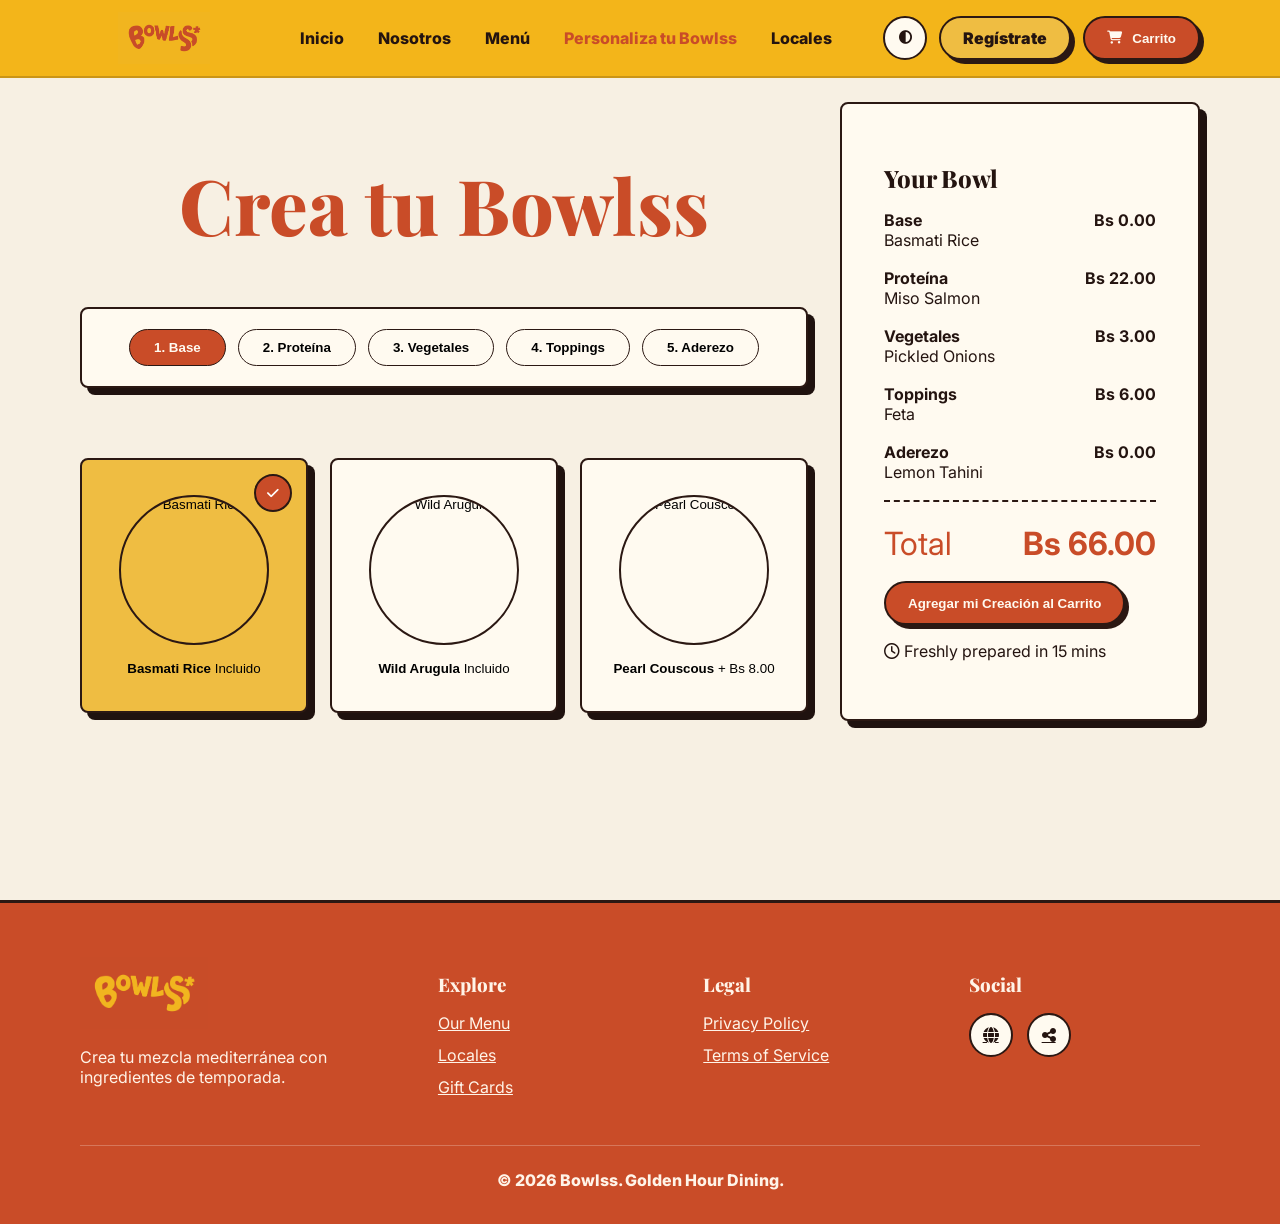
==== builder.html @ a3b0f8c9 "Add files via upload" ====
<!doctype html>
<html lang="es">
<head>
  <meta charset="utf-8"><meta name="viewport" content="width=device-width, initial-scale=1">
  <meta name="description" content="Constructor interactivo para crear tu propio Bowlss.">
  <title>Bowlss | Personaliza tu Bowl</title>
  <link href="https://fonts.googleapis.com/css2?family=Inter:wght@500;700;800;900&family=Playfair+Display:wght@700;800;900&display=swap" rel="stylesheet">
  <script src="https://cdn.tailwindcss.com"></script><link rel="stylesheet" href="https://cdnjs.cloudflare.com/ajax/libs/font-awesome/6.5.2/css/all.min.css"><link rel="stylesheet" href="https://unpkg.com/aos@2.3.1/dist/aos.css"><link rel="stylesheet" href="styles.css">
</head>
<body>
  <header class="site-header"><nav class="container-soft nav-wrap" aria-label="Navegación principal"><a href="index.html"><img class="brand-logo" src="assets/logobowlss.jpg" alt="Bowlss"></a><div class="nav-links"><a class="nav-link" href="index.html">Inicio</a><a class="nav-link" href="index.html#nosotros">Nosotros</a><a class="nav-link" href="menu.html">Menú</a><a class="nav-link" aria-current="page" href="builder.html">Personaliza tu Bowlss</a><a class="nav-link" href="locations.html">Locales</a></div><div class="nav-actions"><button class="icon-btn" data-theme-toggle aria-label="Cambiar tema"><i class="fa-solid fa-circle-half-stroke"></i></button><a class="btn btn-sun register-link" href="profile.html">Regístrate</a><button class="btn btn-primary" data-cart-open><i class="fa-solid fa-cart-shopping"></i><span class="cart-label">Carrito</span></button><button class="icon-btn mobile-toggle" data-nav-toggle aria-label="Abrir menú"><i class="fa-solid fa-bars"></i></button></div></nav></header>
  <main class="page-shell section">
    <div class="container-soft builder-layout">
      <section>
        <h1 class="section-title text-left">Crea tu Bowlss</h1>
        <div class="panel steps mt-8" data-steps></div>
        <div class="ingredient-grid" data-ingredients></div>
      </section>
      <aside class="panel summary-panel" data-aos="fade-left">
        <h2 class="text-4xl display text-[#c94c28]">Your Bowl</h2>
        <div class="mt-8" data-summary></div>
        <button class="btn btn-primary w-full mt-8" data-add-custom>Agregar mi Creación al Carrito</button>
        <p class="mt-6 font-black text-center opacity-70"><i class="fa-regular fa-clock"></i> Freshly prepared in 15 mins</p>
      </aside>
    </div>
  </main>
  <div class="drawer-backdrop" data-cart-close></div><aside class="cart-drawer" aria-label="Tu pedido"><div class="cart-head"><h2 class="text-4xl display">Tu Pedido</h2><button class="icon-btn" data-cart-close aria-label="Cerrar carrito"><i class="fa-solid fa-xmark"></i></button></div><div class="cart-items" data-cart-items></div><div class="cart-foot"><div class="summary-row"><span>Subtotal</span><strong data-cart-subtotal>Bs 0.00</strong></div><div class="summary-row total"><span>Total</span><strong data-cart-total>Bs 0.00</strong></div><button class="btn btn-primary w-full mt-4">Proceder al Pago <i class="fa-solid fa-arrow-right"></i></button></div></aside>
  <footer class="site-footer"><div class="container-soft footer-grid"><div><img class="footer-logo" src="assets/logobowlssfooter.jpg" alt="Bowlss"><p>Crea tu mezcla mediterránea con ingredientes de temporada.</p></div><div><h3 class="font-black text-[#efbd42] mb-4">Explore</h3><div class="footer-links"><a href="menu.html">Our Menu</a><a href="locations.html">Locales</a><a href="profile.html">Gift Cards</a></div></div><div><h3 class="font-black text-[#efbd42] mb-4">Legal</h3><div class="footer-links"><a href="#">Privacy Policy</a><a href="#">Terms of Service</a></div></div><div><h3 class="font-black text-[#efbd42] mb-4">Social</h3><div class="socials"><a class="icon-btn" href="#"><i class="fa-solid fa-globe"></i></a><a class="icon-btn" href="#"><i class="fa-solid fa-share-nodes"></i></a></div></div></div><p class="container-soft copyright">© <span data-year></span> Bowlss. Golden Hour Dining.</p></footer>
  <script src="https://unpkg.com/aos@2.3.1/dist/aos.js"></script><script src="script.js"></script><script src="builder.js"></script>
</body>
</html>
---- styles.css ----
:root {
  --cream: #f7f0e3;
  --paper: #fffaf0;
  --ink: #241410;
  --muted: #7b675e;
  --line: #2b1813;
  --sun: #efbd42;
  --clay: #c94c28;
  --clay-dark: #7f2b19;
  --mint: #d8f5da;
  --shadow: 7px 7px 0 #1f120f;
}

.dark {
  --cream: #1e1714;
  --paper: #2b211d;
  --ink: #fff7ea;
  --muted: #d7c7bb;
  --line: #f5dcc5;
  --sun: #e4af36;
  --clay: #c94c28;
  --clay-dark: #feb15c;
  --mint: #1e4a34;
  --shadow: 7px 7px 0 #000;
}

* { box-sizing: border-box; }
html { scroll-behavior: smooth; }
body {
  margin: 0;
  background: var(--cream);
  color: var(--ink);
  font-family: "Inter", system-ui, sans-serif;
}

h1, h2, h3, .display {
  font-family: "Playfair Display", Georgia, serif;
  font-weight: 800;
  line-height: 1;
}

a { color: inherit; }
.page-shell { min-height: 100vh; padding-top: 76px; }
.container-soft { width: min(1120px, calc(100% - 32px)); margin: 0 auto; }

.site-header {
  position: fixed;
  inset: 0 0 auto 0;
  z-index: 50;
  border-bottom: 2px solid rgba(36, 20, 16, .2);
  background: #f3b51a;
  backdrop-filter: blur(12px);
}

.nav-wrap {
  min-height: 76px;
  display: flex;
  align-items: center;
  justify-content: space-between;
  gap: 20px;
}

.brand-logo {
  width: 168px;
  height: 52px;
  display: block;
  object-fit: contain;
}

.nav-links {
  display: flex;
  align-items: center;
  justify-content: center;
  gap: clamp(18px, 3vw, 34px);
  font-weight: 800;
}

.nav-link { text-decoration: none; }
.nav-link:hover, .nav-link[aria-current="page"] { color: var(--clay); }

.nav-actions { display: flex; align-items: center; gap: 12px; }
.btn {
  display: inline-flex;
  align-items: center;
  justify-content: center;
  gap: 10px;
  min-height: 44px;
  border: 2px solid var(--line);
  border-radius: 999px;
  padding: 10px 22px;
  background: var(--paper);
  color: var(--ink);
  font-weight: 900;
  text-decoration: none;
  box-shadow: 4px 4px 0 var(--line);
  cursor: pointer;
  transition: transform .18s ease, box-shadow .18s ease, background .18s ease;
}
.btn:hover { transform: translate(-2px, -2px); box-shadow: 6px 6px 0 var(--line); }
.btn-primary { background: var(--clay); color: #fffaf0; }
.btn-sun { background: var(--sun); }
.btn-dark { background: #251613; color: #fffaf0; }
.icon-btn {
  width: 44px;
  height: 44px;
  border: 2px solid var(--line);
  border-radius: 50%;
  background: var(--paper);
  color: var(--ink);
  display: inline-grid;
  place-items: center;
  cursor: pointer;
}
.mobile-toggle { display: none; }

.hero {
  position: relative;
  min-height: calc(100vh - 76px);
  display: grid;
  place-items: center;
  overflow: hidden;
}
.hero-slide {
  position: absolute;
  inset: 0;
  opacity: 0;
  transition: opacity .8s ease;
}
.hero-slide.active { opacity: 1; }
.hero-slide img {
  width: 100%;
  height: 100%;
  object-fit: cover;
  filter: brightness(.72) saturate(1.08);
}
.hero-content {
  position: relative;
  z-index: 2;
  text-align: center;
  color: #fffaf0;
  width: min(720px, calc(100% - 32px));
  text-shadow: 0 3px 20px rgba(0,0,0,.45);
}
.hero-content h1 { font-size: clamp(3.2rem, 9vw, 7.8rem); }
.hero-ctas { display: flex; justify-content: center; gap: 18px; flex-wrap: wrap; margin-top: 28px; }
.slider-dots { position: absolute; bottom: 30px; display: flex; gap: 10px; z-index: 3; }
.slider-dot { width: 13px; height: 13px; border-radius: 50%; border: 2px solid #fff; background: transparent; }
.slider-dot.active { background: var(--sun); }

.section { padding: clamp(58px, 8vw, 112px) 0; }
.section-title { font-size: clamp(2.4rem, 6vw, 5rem); color: var(--clay); text-align: center; }
.lead { font-size: clamp(1rem, 2vw, 1.35rem); color: var(--muted); line-height: 1.7; }
.about-grid, .builder-layout, .profile-grid, .locations-layout {
  display: grid;
  grid-template-columns: 1.15fr .85fr;
  gap: 32px;
  align-items: start;
}
.panel, .card {
  border: 2px solid var(--line);
  border-radius: 8px;
  background: var(--paper);
  box-shadow: var(--shadow);
}
.panel { padding: clamp(22px, 4vw, 42px); }
.value-list { display: grid; gap: 16px; margin-top: 28px; }
.value-item { padding: 18px; border: 1.5px dashed var(--line); border-radius: 8px; }

.category-grid {
  display: grid;
  grid-template-columns: repeat(auto-fit, minmax(190px, 1fr));
  gap: 24px;
}
.product-grid {
  display: grid;
  grid-template-columns: repeat(4, minmax(0, 1fr));
  gap: 24px;
}
.category-card, .product-card, .ingredient-card {
  padding: 20px;
  min-height: 260px;
  text-align: center;
}
.pattern { background-image: radial-gradient(rgba(36,20,16,.14) 1.5px, transparent 1.5px); background-size: 28px 28px; }
.food-img {
  width: 150px;
  height: 150px;
  border-radius: 50%;
  object-fit: cover;
  border: 2px solid var(--line);
  margin: 0 auto 16px;
  display: block;
}
.product-card {
  min-height: 470px;
  display: flex;
  flex-direction: column;
  align-items: stretch;
  overflow: visible;
}
.product-card .food-img {
  width: 168px;
  height: 168px;
  margin-top: 0;
  margin-bottom: 22px;
  background: var(--sun);
  box-shadow: 0 8px 0 rgba(36,20,16,.12);
}
.price { margin-top: auto; font: 800 1.55rem "Playfair Display", Georgia, serif; }

.menu-category { margin-top: 62px; }
.category-head {
  display: flex;
  align-items: end;
  justify-content: space-between;
  gap: 18px;
  margin-bottom: 28px;
}
.category-head h2 { color: var(--clay); font-size: clamp(2rem, 4vw, 3.8rem); }
.carousel-controls { display: flex; gap: 10px; flex: 0 0 auto; }
.carousel-shell {
  position: relative;
  margin-inline: -18px;
  padding-inline: 18px;
  overflow: visible;
}
.product-carousel {
  display: flex;
  gap: 24px;
  overflow-x: auto;
  scroll-snap-type: x mandatory;
  scroll-behavior: smooth;
  padding: 10px 8px 22px;
  scrollbar-width: thin;
}
.product-carousel .product-card {
  flex: 0 0 clamp(260px, 29vw, 325px);
  scroll-snap-align: start;
  min-height: 470px;
}
.carousel-side {
  position: absolute;
  top: 50%;
  z-index: 4;
  transform: translateY(-50%);
  background: var(--sun);
}
.carousel-side.prev { left: 0; }
.carousel-side.next { right: 0; }
.product-card h3 {
  font-size: 1.85rem;
  color: var(--clay);
}
.product-tags {
  display: flex;
  flex-wrap: wrap;
  justify-content: center;
  gap: 8px;
  margin: 14px 0;
}
.product-tags span {
  border: 1px solid rgba(36,20,16,.25);
  border-radius: 999px;
  padding: 4px 9px;
  font-size: .75rem;
  font-weight: 900;
  color: var(--muted);
}

.filter-bar, .steps {
  display: flex;
  flex-wrap: wrap;
  gap: 12px;
  align-items: center;
  justify-content: center;
  padding: 20px;
  margin-bottom: 70px;
}
.pill {
  border: 1.5px solid var(--line);
  border-radius: 999px;
  padding: 10px 24px;
  background: var(--paper);
  font-weight: 800;
  cursor: pointer;
}
.pill.active { background: var(--clay); color: #fffaf0; }

.builder-layout { grid-template-columns: minmax(0, 1fr) 360px; }
.ingredient-grid { display: grid; grid-template-columns: repeat(3, minmax(0, 1fr)); gap: 22px; }
.ingredient-card { position: relative; cursor: pointer; min-height: 255px; }
.ingredient-card.selected { background: var(--sun); }
.ingredient-card.selected::after {
  content: "\f00c";
  font-family: "Font Awesome 6 Free";
  font-weight: 900;
  position: absolute;
  top: 14px;
  right: 14px;
  width: 34px;
  height: 34px;
  display: grid;
  place-items: center;
  border: 2px solid var(--line);
  border-radius: 50%;
  background: var(--clay);
  color: white;
}
.summary-panel { position: sticky; top: 96px; }
.summary-row { display: flex; justify-content: space-between; gap: 16px; margin: 18px 0; }
.total { border-top: 2px dashed var(--line); padding-top: 22px; font-size: 2rem; color: var(--clay); }

.drawer-backdrop {
  position: fixed;
  inset: 0;
  z-index: 80;
  background: rgba(20, 12, 9, .58);
  opacity: 0;
  pointer-events: none;
  transition: opacity .25s ease;
}
.cart-drawer {
  position: fixed;
  top: 0;
  right: 0;
  z-index: 90;
  width: min(460px, 100%);
  height: 100vh;
  background: var(--paper);
  border-left: 3px solid var(--line);
  transform: translateX(100%);
  transition: transform .28s ease;
  display: flex;
  flex-direction: column;
}
body.cart-open .drawer-backdrop { opacity: 1; pointer-events: auto; }
body.cart-open .cart-drawer { transform: translateX(0); }
.cart-head { background: var(--sun); padding: 24px; display: flex; justify-content: space-between; align-items: center; border-bottom: 2px solid var(--line); }
.cart-items { flex: 1; overflow: auto; padding: 22px; display: grid; align-content: start; gap: 18px; }
.cart-item { display: grid; grid-template-columns: 68px 1fr auto; gap: 14px; padding: 14px; border: 2px solid var(--line); border-radius: 8px; }
.cart-item img { width: 68px; height: 68px; object-fit: cover; border-radius: 50%; border: 1px solid var(--line); }
.qty { display: flex; align-items: center; gap: 10px; margin-top: 10px; }
.qty button { width: 30px; height: 30px; border-radius: 50%; border: 2px solid var(--line); background: var(--sun); font-weight: 900; }
.cart-item-side {
  display: grid;
  justify-items: end;
  align-content: space-between;
  gap: 12px;
  min-width: 78px;
}
.trash-btn {
  width: 34px;
  height: 34px;
  display: grid;
  place-items: center;
  border: 2px solid var(--line);
  border-radius: 50%;
  background: var(--paper);
  color: var(--clay);
  cursor: pointer;
}
.trash-btn:hover { background: var(--clay); color: #fffaf0; }
.cart-foot { padding: 22px; border-top: 2px solid rgba(36,20,16,.18); }

.auth-card { max-width: 520px; margin: 0 auto; }
.field { display: grid; gap: 8px; margin-bottom: 16px; }
.field input {
  width: 100%;
  border: 2px solid var(--line);
  border-radius: 999px;
  padding: 13px 18px;
  background: var(--cream);
  color: var(--ink);
}
.loyalty { background: var(--sun); }
.progress { height: 16px; border: 1.5px solid var(--line); border-radius: 999px; overflow: hidden; }
.progress span { display: block; height: 100%; width: 68%; background: var(--clay); }

.map-stage {
  min-height: calc(100vh - 76px);
  background:
    radial-gradient(circle at 30% 35%, rgba(201,76,40,.22) 0 8px, transparent 9px),
    radial-gradient(circle at 65% 55%, rgba(239,189,66,.3) 0 10px, transparent 11px),
    radial-gradient(var(--muted) .7px, transparent .8px);
  background-size: auto, auto, 34px 34px;
  position: relative;
}
.location-card { max-width: 420px; position: absolute; right: 6vw; top: 9vw; }
.search-box { position: absolute; left: 6vw; top: 7vw; width: min(420px, 80vw); }
.marker { position: absolute; color: var(--clay); font-size: 44px; filter: drop-shadow(2px 4px 0 var(--line)); }
.marker.one { left: 38%; top: 42%; }
.marker.two { left: 70%; top: 62%; color: var(--sun); }

.site-footer {
  background: var(--clay);
  color: #fff4e8;
  border-top: 3px solid var(--line);
  padding: 54px 0 34px;
}
.footer-grid { display: grid; grid-template-columns: 1.4fr repeat(3, 1fr); gap: 34px; }
.footer-logo { width: 128px; height: auto; display: block; margin-bottom: 18px; }
.footer-links { display: grid; gap: 12px; }
.socials { display: flex; gap: 14px; }
.copyright { margin-top: 42px; padding-top: 24px; border-top: 1px solid rgba(255,255,255,.24); text-align: center; font-weight: 800; }

@media (max-width: 900px) {
  .mobile-toggle { display: inline-grid; }
  .nav-links {
    position: fixed;
    top: 76px;
    left: 0;
    right: 0;
    display: none;
    background: var(--paper);
    border-bottom: 2px solid var(--line);
    padding: 20px;
    flex-direction: column;
  }
  body.nav-open .nav-links { display: flex; }
  .nav-actions .register-link { display: none; }
  .about-grid, .builder-layout, .profile-grid, .locations-layout { grid-template-columns: 1fr; }
  .category-grid, .product-grid { grid-template-columns: repeat(2, minmax(0, 1fr)); }
  .ingredient-grid { grid-template-columns: repeat(2, minmax(0, 1fr)); }
  .summary-panel { position: static; }
  .footer-grid { grid-template-columns: 1fr 1fr; }
  .location-card, .search-box { position: static; width: auto; margin: 24px auto; }
  .map-stage { padding: 20px 0 60px; }
}

@media (max-width: 560px) {
  .brand-logo { width: 128px; height: 42px; }
  .nav-wrap { gap: 8px; }
  .btn { padding: 9px 14px; }
  .cart-label { display: none; }
  .category-grid, .product-grid, .ingredient-grid, .footer-grid { grid-template-columns: 1fr; }
  .category-head { align-items: start; flex-direction: column; }
  .product-carousel .product-card { flex-basis: min(82vw, 320px); }
  .carousel-shell { margin-inline: 0; padding-inline: 0; }
  .carousel-side.prev { left: -8px; }
  .carousel-side.next { right: -8px; }
  .hero-content h1 { font-size: 3.4rem; }
  .filter-bar, .steps { justify-content: stretch; margin-bottom: 48px; }
  .pill { flex: 1 1 140px; padding-inline: 14px; }
  .cart-item { grid-template-columns: 58px 1fr; }
  .cart-item-side { grid-column: 2; grid-template-columns: auto auto; align-items: center; justify-content: space-between; justify-items: start; }
}
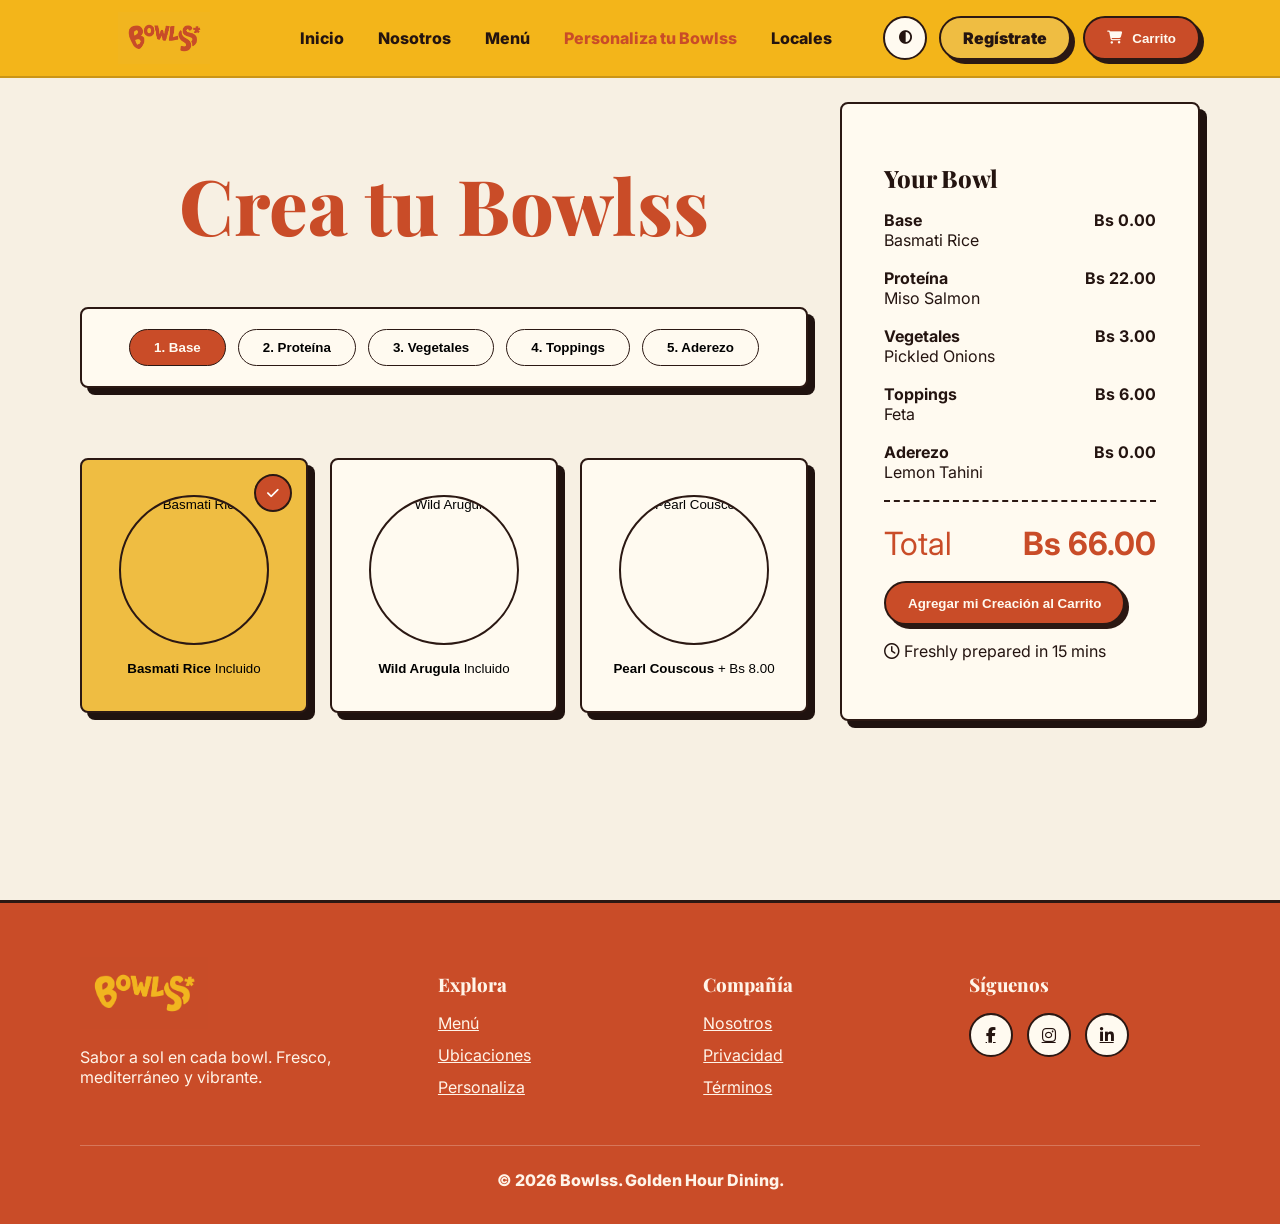
==== commit b5d54464: "Update builder.html" ====
--- a/builder.html
+++ b/builder.html
@@ -24,8 +24,9 @@
       </aside>
     </div>
   </main>
-  <div class="drawer-backdrop" data-cart-close></div><aside class="cart-drawer" aria-label="Tu pedido"><div class="cart-head"><h2 class="text-4xl display">Tu Pedido</h2><button class="icon-btn" data-cart-close aria-label="Cerrar carrito"><i class="fa-solid fa-xmark"></i></button></div><div class="cart-items" data-cart-items></div><div class="cart-foot"><div class="summary-row"><span>Subtotal</span><strong data-cart-subtotal>Bs 0.00</strong></div><div class="summary-row total"><span>Total</span><strong data-cart-total>Bs 0.00</strong></div><button class="btn btn-primary w-full mt-4">Proceder al Pago <i class="fa-solid fa-arrow-right"></i></button></div></aside>
-  <footer class="site-footer"><div class="container-soft footer-grid"><div><img class="footer-logo" src="assets/logobowlssfooter.jpg" alt="Bowlss"><p>Crea tu mezcla mediterránea con ingredientes de temporada.</p></div><div><h3 class="font-black text-[#efbd42] mb-4">Explore</h3><div class="footer-links"><a href="menu.html">Our Menu</a><a href="locations.html">Locales</a><a href="profile.html">Gift Cards</a></div></div><div><h3 class="font-black text-[#efbd42] mb-4">Legal</h3><div class="footer-links"><a href="#">Privacy Policy</a><a href="#">Terms of Service</a></div></div><div><h3 class="font-black text-[#efbd42] mb-4">Social</h3><div class="socials"><a class="icon-btn" href="#"><i class="fa-solid fa-globe"></i></a><a class="icon-btn" href="#"><i class="fa-solid fa-share-nodes"></i></a></div></div></div><p class="container-soft copyright">© <span data-year></span> Bowlss. Golden Hour Dining.</p></footer>
+  <div class="drawer-backdrop" data-cart-close></div><aside class="cart-drawer" aria-label="Tu pedido"><div class="cart-head"><h2 class="text-4xl display">Tu Pedido</h2><button class="icon-btn" data-cart-close aria-label="Cerrar carrito"><i class="fa-solid fa-xmark"></i></button></div><div class="cart-items" data-cart-items></div><div class="cart-foot"><div class="summary-row"><span>Subtotal</span><strong data-cart-subtotal>Bs 0.00</strong></div><div class="summary-row total"><span>Total</span><strong data-cart-total>Bs 0.00</strong></div><button class="btn btn-primary w-full mt-4" type="button" data-checkout>Proceder al Pago <i class="fa-solid fa-arrow-right"></i></button></div></aside>
+  <footer class="site-footer"><div class="container-soft footer-grid"><div><img class="footer-logo" src="assets/logobowlssfooter.jpg" alt="Bowlss"><p>Sabor a sol en cada bowl. Fresco, mediterráneo y vibrante.</p></div><div><h3 class="font-black text-[#efbd42] mb-4">Explora</h3><div class="footer-links"><a href="menu.html">Menú</a><a href="locations.html">Ubicaciones</a><a href="builder.html">Personaliza</a></div></div><div><h3 class="font-black text-[#efbd42] mb-4">Compañía</h3><div class="footer-links"><a href="index.html#nosotros">Nosotros</a><a href="profile.html">Privacidad</a><a href="profile.html">Términos</a></div></div><div><h3 class="font-black text-[#efbd42] mb-4">Síguenos</h3><div class="socials"><a class="icon-btn" href="#" aria-label="Facebook"><i class="fa-brands fa-facebook-f"></i></a><a class="icon-btn" href="#" aria-label="Instagram"><i class="fa-brands fa-instagram"></i></a><a class="icon-btn" href="#" aria-label="LinkedIn"><i class="fa-brands fa-linkedin-in"></i></a></div></div></div><p class="container-soft copyright">© <span data-year></span> Bowlss. Golden Hour Dining.</p></footer>
   <script src="https://unpkg.com/aos@2.3.1/dist/aos.js"></script><script src="script.js"></script><script src="builder.js"></script>
 </body>
 </html>
+
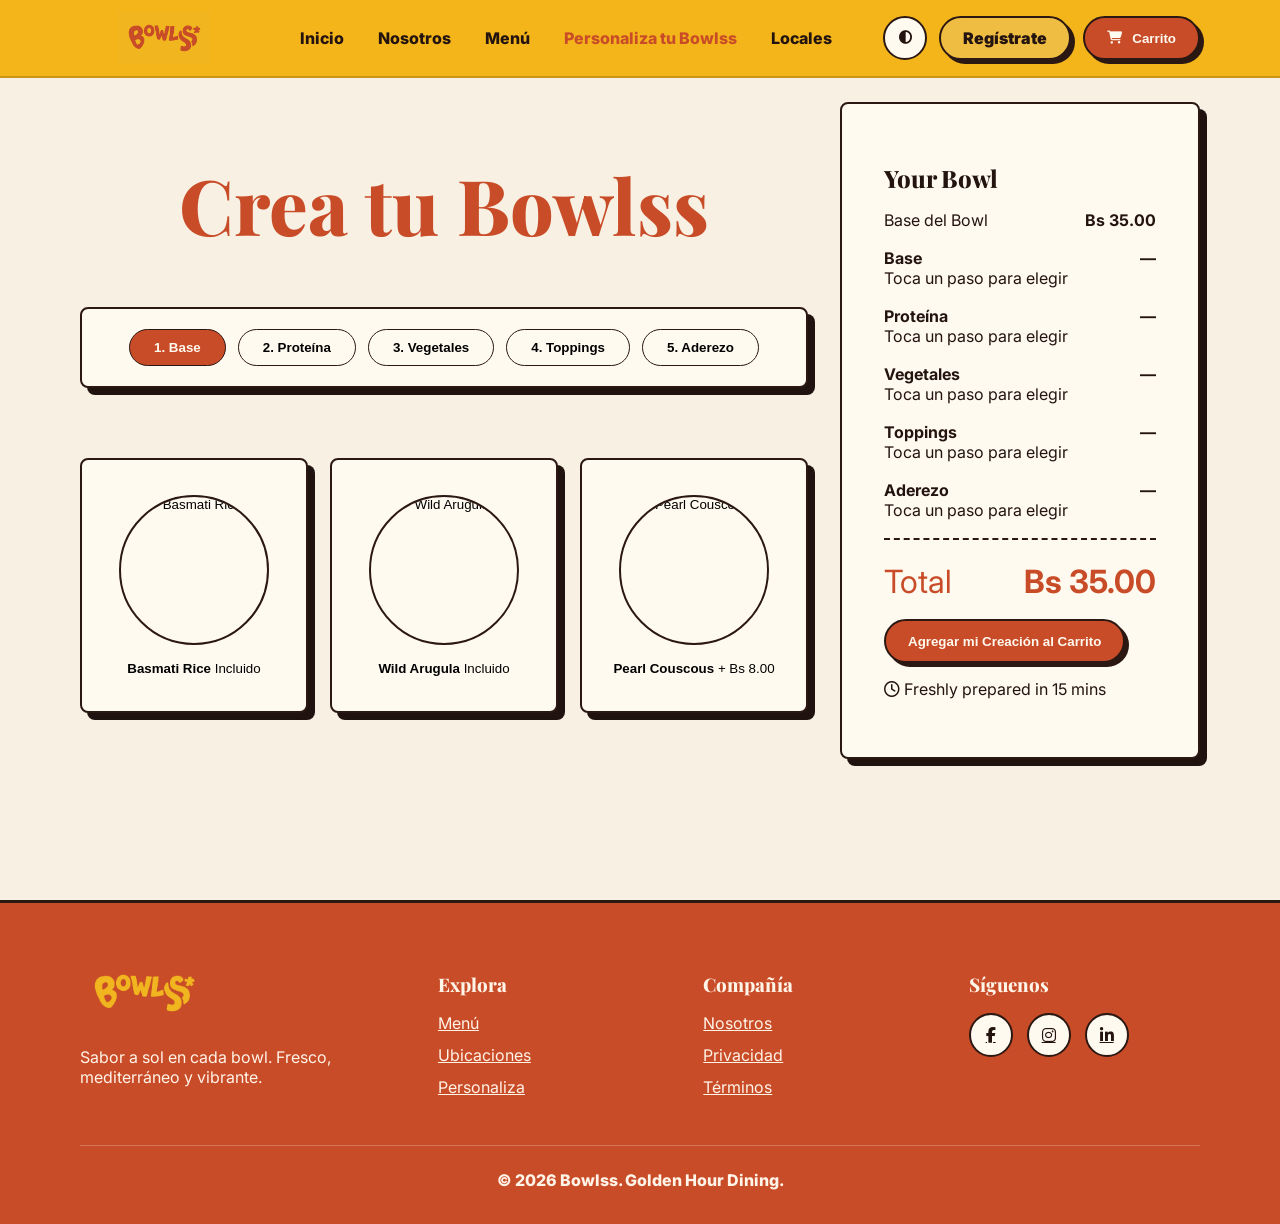
==== commit 5b700404: "Update builder.html" ====
--- a/builder.html
+++ b/builder.html
@@ -29,4 +29,3 @@
   <script src="https://unpkg.com/aos@2.3.1/dist/aos.js"></script><script src="script.js"></script><script src="builder.js"></script>
 </body>
 </html>
-
--- a/styles.css
+++ b/styles.css
@@ -376,20 +376,21 @@
 .progress { height: 16px; border: 1.5px solid var(--line); border-radius: 999px; overflow: hidden; }
 .progress span { display: block; height: 100%; width: 68%; background: var(--clay); }
 
-.map-stage {
-  min-height: calc(100vh - 76px);
-  background:
-    radial-gradient(circle at 30% 35%, rgba(201,76,40,.22) 0 8px, transparent 9px),
-    radial-gradient(circle at 65% 55%, rgba(239,189,66,.3) 0 10px, transparent 11px),
-    radial-gradient(var(--muted) .7px, transparent .8px);
-  background-size: auto, auto, 34px 34px;
-  position: relative;
-}
-.location-card { max-width: 420px; position: absolute; right: 6vw; top: 9vw; }
-.search-box { position: absolute; left: 6vw; top: 7vw; width: min(420px, 80vw); }
-.marker { position: absolute; color: var(--clay); font-size: 44px; filter: drop-shadow(2px 4px 0 var(--line)); }
-.marker.one { left: 38%; top: 42%; }
-.marker.two { left: 70%; top: 62%; color: var(--sun); }
+.map-col { position: relative; }
+.map-frame {
+  width: 100%;
+  height: 560px;
+  border: 2px solid var(--line);
+  border-radius: 8px;
+  box-shadow: var(--shadow);
+  overflow: hidden;
+  background: var(--paper);
+}
+.map-frame iframe { width: 100%; height: 100%; border: 0; display: block; }
+.location-card { max-width: 420px; }
+.search-box { position: absolute; left: 20px; top: 20px; width: min(360px, 85%); z-index: 2; }
+.search-box .panel { padding: 12px 16px; }
+.map-controls { position: absolute; left: 20px; bottom: 20px; z-index: 2; display: flex; align-items: flex-end; gap: 12px; }
 
 .site-footer {
   background: var(--clay);
@@ -423,8 +424,10 @@
   .ingredient-grid { grid-template-columns: repeat(2, minmax(0, 1fr)); }
   .summary-panel { position: static; }
   .footer-grid { grid-template-columns: 1fr 1fr; }
-  .location-card, .search-box { position: static; width: auto; margin: 24px auto; }
-  .map-stage { padding: 20px 0 60px; }
+  .location-card { max-width: none; margin-top: 24px; }
+  .map-frame { height: 360px; }
+  .search-box { position: static; width: auto; margin-bottom: 16px; }
+  .map-controls { position: static; margin-top: 14px; justify-content: space-between; width: 100%; }
 }
 
 @media (max-width: 560px) {
